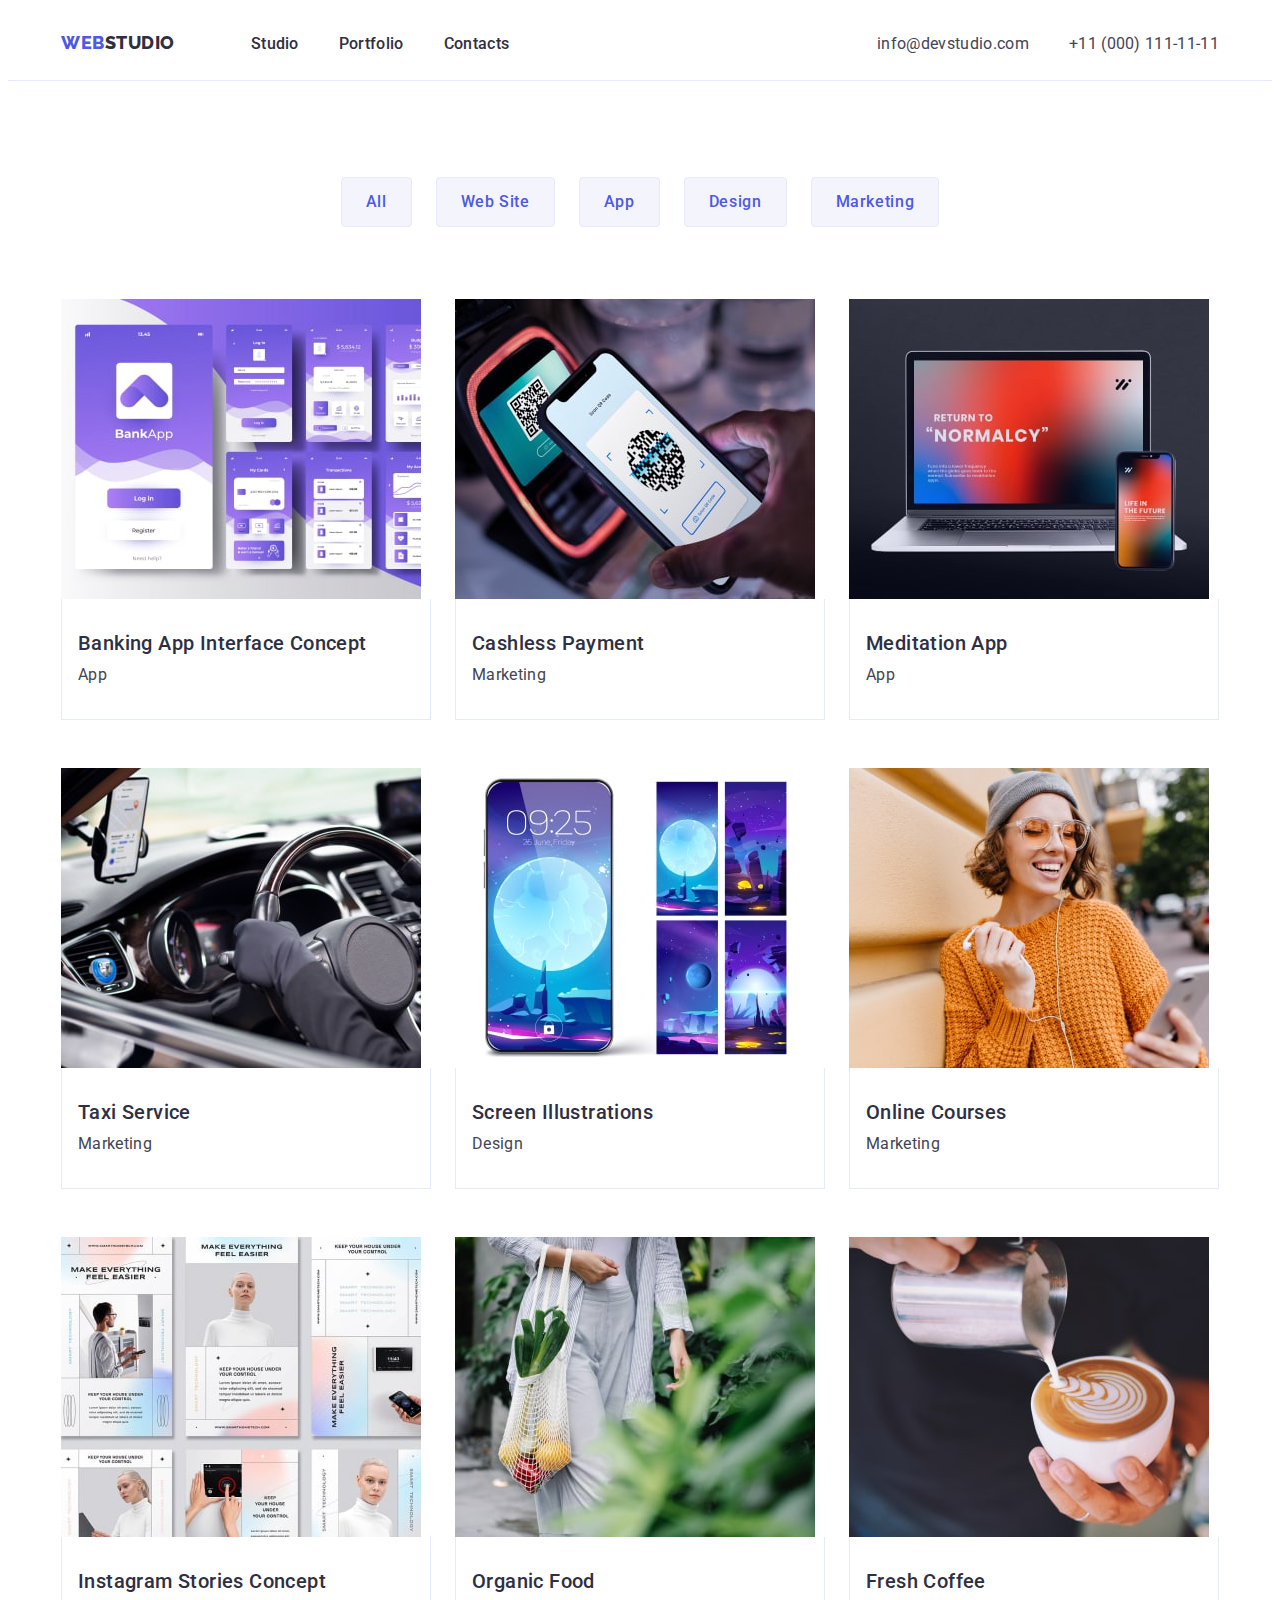
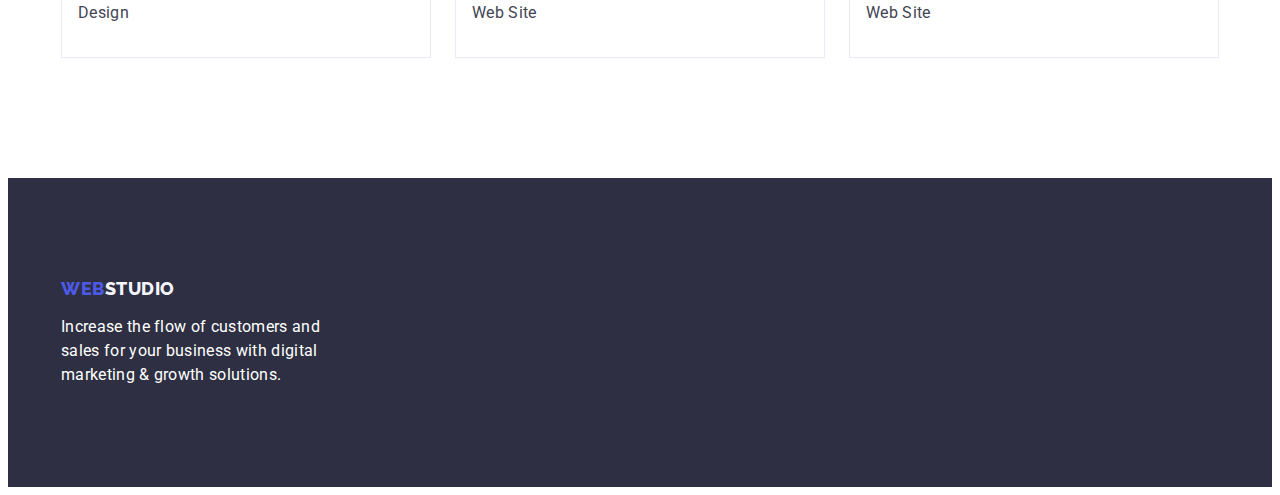
==== portfolio.html @ 94a00189 "Initial commit" ====
<!DOCTYPE html>
<html lang="en">
  <head>
    <meta charset="UTF-8" />
    <meta http-equiv="X-UA-Compatible" content="IE=edge" />
    <meta name="viewport" content="width=device-width, initial-scale=1.0" />
    <title>Портфоліо</title>
    <link rel="preconnect" href="https://fonts.googleapis.com" />
    <link rel="preconnect" href="https://fonts.gstatic.com" crossorigin />
    <link
      href="https://fonts.googleapis.com/css2?family=Raleway:wght@800&family=Roboto:wght@400;500;700;900&display=swap"
      rel="stylesheet"
    />
    <link
      rel="stylesheet"
      href="https://cdnjs.cloudflare.com/ajax/libs/modern-normalize/1.1.0/modern-normalize.min.css"
      integrity="sha512-wpPYUAdjBVSE4KJnH1VR1HeZfpl1ub8YT/NKx4PuQ5NmX2tKuGu6U/JRp5y+Y8XG2tV+wKQpNHVUX03MfMFn9Q=="
      crossorigin="anonymous"
      referrerpolicy="no-referrer"
    />
    <link rel="stylesheet" href="./css/styles.css" />
  </head>
  <body>
    <header class="header">
      <div class="container header-wrap">
        <nav class="header-nav">
          <a class="logo" href="./index.html"
            >Web<span class="header-logo">Studio</span></a
          >
          <ul class="heder-nav-list">
            <li class="heder-nav-item">
              <a class="heder-nav-link" href="./index.html">Studio</a>
            </li>
            <li class="heder-nav-item">
              <a class="heder-nav-link" href="./portfolio.html">Portfolio</a>
            </li>
            <li class="heder-nav-item">
              <a class="heder-nav-link" href="">Contacts</a>
            </li>
          </ul>
        </nav>
        <address class="contacts">
          <ul class="contacts-list">
            <li class="contacts-item">
              <a class="contacts-link" href="mailto:info@devstudio.com"
                >info@devstudio.com</a
              >
            </li>
            <li class="contacts-item">
              <a class="contacts-link" href="tel:+110001111111"
                >+11 (000) 111-11-11</a
              >
            </li>
          </ul>
        </address>
      </div>
    </header>
    <main>
      <section class="gallery">
        <div class="container">
          <h1 class="visually-hidden">Gallery</h1>
          <ul class="gallery-filters-list">
            <li class="gallery-filters-item">
              <button class="gallery-filters-btn" type="button">All</button>
            </li>
            <li class="gallery-filters-item">
              <button class="gallery-filters-btn" type="button">
                Web Site
              </button>
            </li>
            <li class="gallery-filters-item">
              <button class="gallery-filters-btn" type="button">App</button>
            </li>
            <li class="gallery-filters-item">
              <button class="gallery-filters-btn" type="button">Design</button>
            </li>
            <li class="gallery-filters-item">
              <button class="gallery-filters-btn" type="button">
                Marketing
              </button>
            </li>
          </ul>
          <ul class="gallery-list">
            <li class="gallery-item">
              <a class="link" href="">
                <img
                  src="./images/portfolio/portfolio-1.jpg"
                  alt="Banking App"
                  width="360"
                  height="300"
                />
                <div class="gallery-description">
                  <h2 class="gallery-list-title">
                    Banking App Interface Concept
                  </h2>
                  <p class="gallery-list-text">App</p>
                </div>
              </a>
            </li>
            <li class="gallery-item">
              <a class="link" href="">
                <img
                  src="./images/portfolio/portfolio-2.jpg"
                  alt="Cashless Payment"
                  width="360"
                  height="300"
                />
                <div class="gallery-description">
                  <h2 class="gallery-list-title">Cashless Payment</h2>
                  <p class="gallery-list-text">Marketing</p>
                </div>
              </a>
            </li>
            <li class="gallery-item">
              <a class="link" href="">
                <img
                  src="./images/portfolio/portfolio-3.jpg"
                  alt="Meditation App"
                  width="360"
                  height="300"
                />
                <div class="gallery-description">
                  <h2 class="gallery-list-title">Meditation App</h2>
                  <p class="gallery-list-text">App</p>
                </div>
              </a>
            </li>
            <li class="gallery-item">
              <a class="link" href="">
                <img
                  src="./images/portfolio/portfolio-4.jpg"
                  alt="car"
                  width="360"
                  height="300"
                />
                <div class="gallery-description">
                  <h2 class="gallery-list-title">Taxi Service</h2>
                  <p class="gallery-list-text">Marketing</p>
                </div>
              </a>
            </li>
            <li class="gallery-item">
              <a class="link" href="">
                <img
                  src="./images/portfolio/portfolio-5.jpg"
                  alt="Screen Illustrations"
                  width="360"
                  height="300"
                />
                <div class="gallery-description">
                  <h2 class="gallery-list-title">Screen Illustrations</h2>
                  <p class="gallery-list-text">Design</p>
                </div>
              </a>
            </li>
            <li class="gallery-item">
              <a class="link" href="">
                <img
                  src="./images/portfolio/portfolio-6.jpg"
                  alt="girl with phone"
                  width="360"
                  height="300"
                />
                <div class="gallery-description">
                  <h2 class="gallery-list-title">Online Courses</h2>
                  <p class="gallery-list-text">Marketing</p>
                </div>
              </a>
            </li>
            <li class="gallery-item">
              <a class="link" href="">
                <img
                  src="./images/portfolio/portfolio-7.jpg"
                  alt="Instagram Stories "
                  width="360"
                  height="300"
                />
                <div class="gallery-description">
                  <h2 class="gallery-list-title">Instagram Stories Concept</h2>
                  <p class="gallery-list-text">Design</p>
                </div>
              </a>
            </li>
            <li class="gallery-item">
              <a class="link" href="">
                <img
                  src="./images/portfolio/portfolio-8.jpg"
                  alt="Organic Food"
                  width="360"
                  height="300"
                />
                <div class="gallery-description">
                  <h2 class="gallery-list-title">Organic Food</h2>
                  <p class="gallery-list-text">Web Site</p>
                </div>
              </a>
            </li>
            <li class="gallery-item">
              <a class="link" href="">
                <img
                  src="./images/portfolio/portfolio-9.jpg"
                  alt="barista makes cappuccino"
                  width="360"
                  height="300"
                />
                <div class="gallery-description">
                  <h2 class="gallery-list-title">Fresh Coffee</h2>
                  <p class="gallery-list-text">Web Site</p>
                </div>
              </a>
            </li>
          </ul>
        </div>
      </section>
    </main>
    <footer class="footer">
      <div class="container">
        <a class="logo link" href="./index.html"
          >Web<span class="footer-logo">Studio</span></a
        >
        <p class="footer-text">
          Increase the flow of customers and sales for your business with
          digital marketing & growth solutions.
        </p>
      </div>
    </footer>
  </body>
</html>
---- css/styles.css ----
:root {
  --color-logo: #4d5ae5;
  --color-bgd: #2e2f42;
  --color-text: #434455;
  --color-text-accent: #ffffff;
  --color-title: #2e2f42;
  --color-btn-text: #4d5ae5;
  --color-btn-bgd: #f4f4fd;
  --color-btn-bgd-accent: #404bbf;
  --color-btn-text-accent: #ffffff;
  --color-border: #e7e9fc;
  --color-footer-logo: #f4f4fd;
  --gap: 24px;
}
body {
  font-family: "Roboto", sans-serif;
  color: var(--color-text);
  font-style: normal;
}
a {
  text-decoration: none;
}
img {
  display: block;
  max-width: 100%;
  height: auto;
}
ul {
  margin: 0;
  padding: 0;
  list-style: none;
}
p,
h1,
h2,
h3,
h4,
h5,
h6 {
  margin: 0;
}
.visually-hidden {
  position: absolute;
  width: 1px;
  height: 1px;
  margin: -1px;
  border: 0;
  padding: 0;
  white-space: nowrap;
  clip-path: inset(100%);
  clip: rect(0 0 0 0);
  overflow: hidden;
}
.container {
  max-width: 1158px;
  padding-left: 15px;
  padding-right: 15px;
  margin: 0 auto;
}
.section {
  padding-top: 120px;
  padding-bottom: 120px;
}

.header {
  padding: 24px 0;
  border-bottom: 1px solid var(--color-border);
}
.logo {
  font-family: "Raleway", sans-serif;
  font-weight: 800;
  font-size: 18px;
  line-height: 1.17;
  color: var(--color-logo);
  letter-spacing: 0.03em;
  text-transform: uppercase;
}
.header-logo {
  color: var(--color-title);
}
.header-wrap {
  display: flex;
  justify-content: space-between;
}
.header-nav {
  display: flex;
}
.heder-nav-list {
  display: flex;
  gap: 40px;
  margin-left: 76px;
}
.contacts-list {
  display: flex;
  gap: 40px;
}

.heder-nav-link {
  font-weight: 500;
  font-size: 16px;
  line-height: 1.5;
  letter-spacing: 0.02em;
  color: var(--color-title);
  padding: 16px 0px;
}
.heder-nav-link:hover,
.heder-nav-link:focus {
  color: var(--color-btn-bgd-accent);
  text-decoration: underline;
}

.contacts-link {
  font-style: normal;
  font-size: 16px;
  line-height: 1.5;
  letter-spacing: 0.02em;
  color: var(--color-text);
}
.contacts-link:hover,
.contacts-link:focus {
  color: var(--color-btn-bgd-accent);
}

.hero {
  background-color: var(--color-bgd);
  padding-top: 188px;
  padding-bottom: 188px;
}

.hero-title {
  font-weight: 700;
  font-size: 56px;
  line-height: 1.07;
  max-width: 496px;
  text-align: center;
  letter-spacing: 0.02em;
  color: var(--color-text-accent);
  margin: 0 auto 48px;
}
.hero-btn {
  background: var(--color-btn-text);
  border: none;
  border-radius: 4px;
  font-family: "Roboto", sans-serif;
  font-weight: 500;
  font-size: 16px;
  line-height: 1.5;
  letter-spacing: 0.04em;
  color: var(--color-text-accent);
  cursor: pointer;
  display: block;
  margin: 0 auto;
  padding: 16px 32px;
}
.hero-btn:hover,
.hero-btn:focus {
  background-color: var(--color-btn-bgd-accent);
}

.feature-list {
  display: flex;
  gap: var(--gap);
}
.feature-item {
  width: calc((100% - 3 * 24px) / 4);
}
.product {
  padding-top: 0;
}

.product-list {
  display: flex;
  gap: var(--gap);
  margin-top: 74px;
}
.product-item {
  width: calc((100% - 2 * 24px) / 3);
}

.team {
  background: var(--color-btn-bgd);
}
.team-list {
  display: flex;
  gap: var(--gap);
  margin-top: 72px;
}
.teamm-ite {
  width: calc((100% - 3 * 24px) / 4);
}
.card-description {
  padding: 32px 16px;
  border-radius: 0px 0px 4px 4px;
  background-color: var(--color-text-accent);
  text-align: center;
}
.title {
  font-size: 36px;
  line-height: 1.11;
  text-align: center;
  letter-spacing: 0.02em;
  text-transform: capitalize;
  color: var(--color-title);
}
.subtitle {
  font-weight: 500;
  font-size: 20px;
  line-height: 1.2;
  letter-spacing: 0.02em;
  color: var(--color-title);
  margin-bottom: 8px;
}
.text {
  font-size: 16px;
  line-height: 1.5;
  letter-spacing: 0.02em;
}

.gallery {
  padding-top: 96px;
  padding-bottom: 120px;
}
.gallery-filters-list {
  display: flex;
  gap: var(--gap);
  justify-content: center;
  margin-bottom: 72px;
}

.gallery-filters-btn {
  background: var(--color-btn-bgd);
  border: 1px solid var(--color-border);
  border-radius: 4px;
  font-family: "Roboto", sans-serif;
  font-weight: 500;
  font-size: 16px;
  line-height: 1.5;
  letter-spacing: 0.04em;
  color: var(--color-btn-text);
  cursor: pointer;
  padding: 12px 24px;
}
.gallery-filters-btn:hover,
.gallery-filters-btn:focus {
  background: var(--color-btn-bgd-accent);
  color: var(--color-btn-text-accent);
}

.gallery-list {
  display: flex;
  flex-wrap: wrap;
  column-gap: var(--gap);
  row-gap: calc(var(--gap) * 2);
}
.gallery-item {
  width: calc((100% - 24px * 2) / 3);
}
.gallery-description {
  border: 1px solid var(--color-border);
  border-top: none;
  padding: 32px 0 32px 16px;
  background-color: var(--color-text-accent);
}
.gallery-list-title {
  font-weight: 500;
  font-size: 20px;
  line-height: 1.2;
  letter-spacing: 0.02em;
  color: var(--color-title);
  margin-bottom: 8px;
}
.gallery-list-text {
  font-size: 16px;
  line-height: 1.5;
  letter-spacing: 0.02em;
  color: var(--color-text);
}
.footer {
  background-color: var(--color-bgd);
  padding-top: 100px;
  padding-bottom: 100px;
}
.footer-logo {
  color: var(--color-footer-logo);
}
.footer-text {
  font-size: 16px;
  line-height: 1.5;
  letter-spacing: 0.02em;
  color: var(--color-text-accent);
  max-width: 264px;
  margin-top: 16px;
}
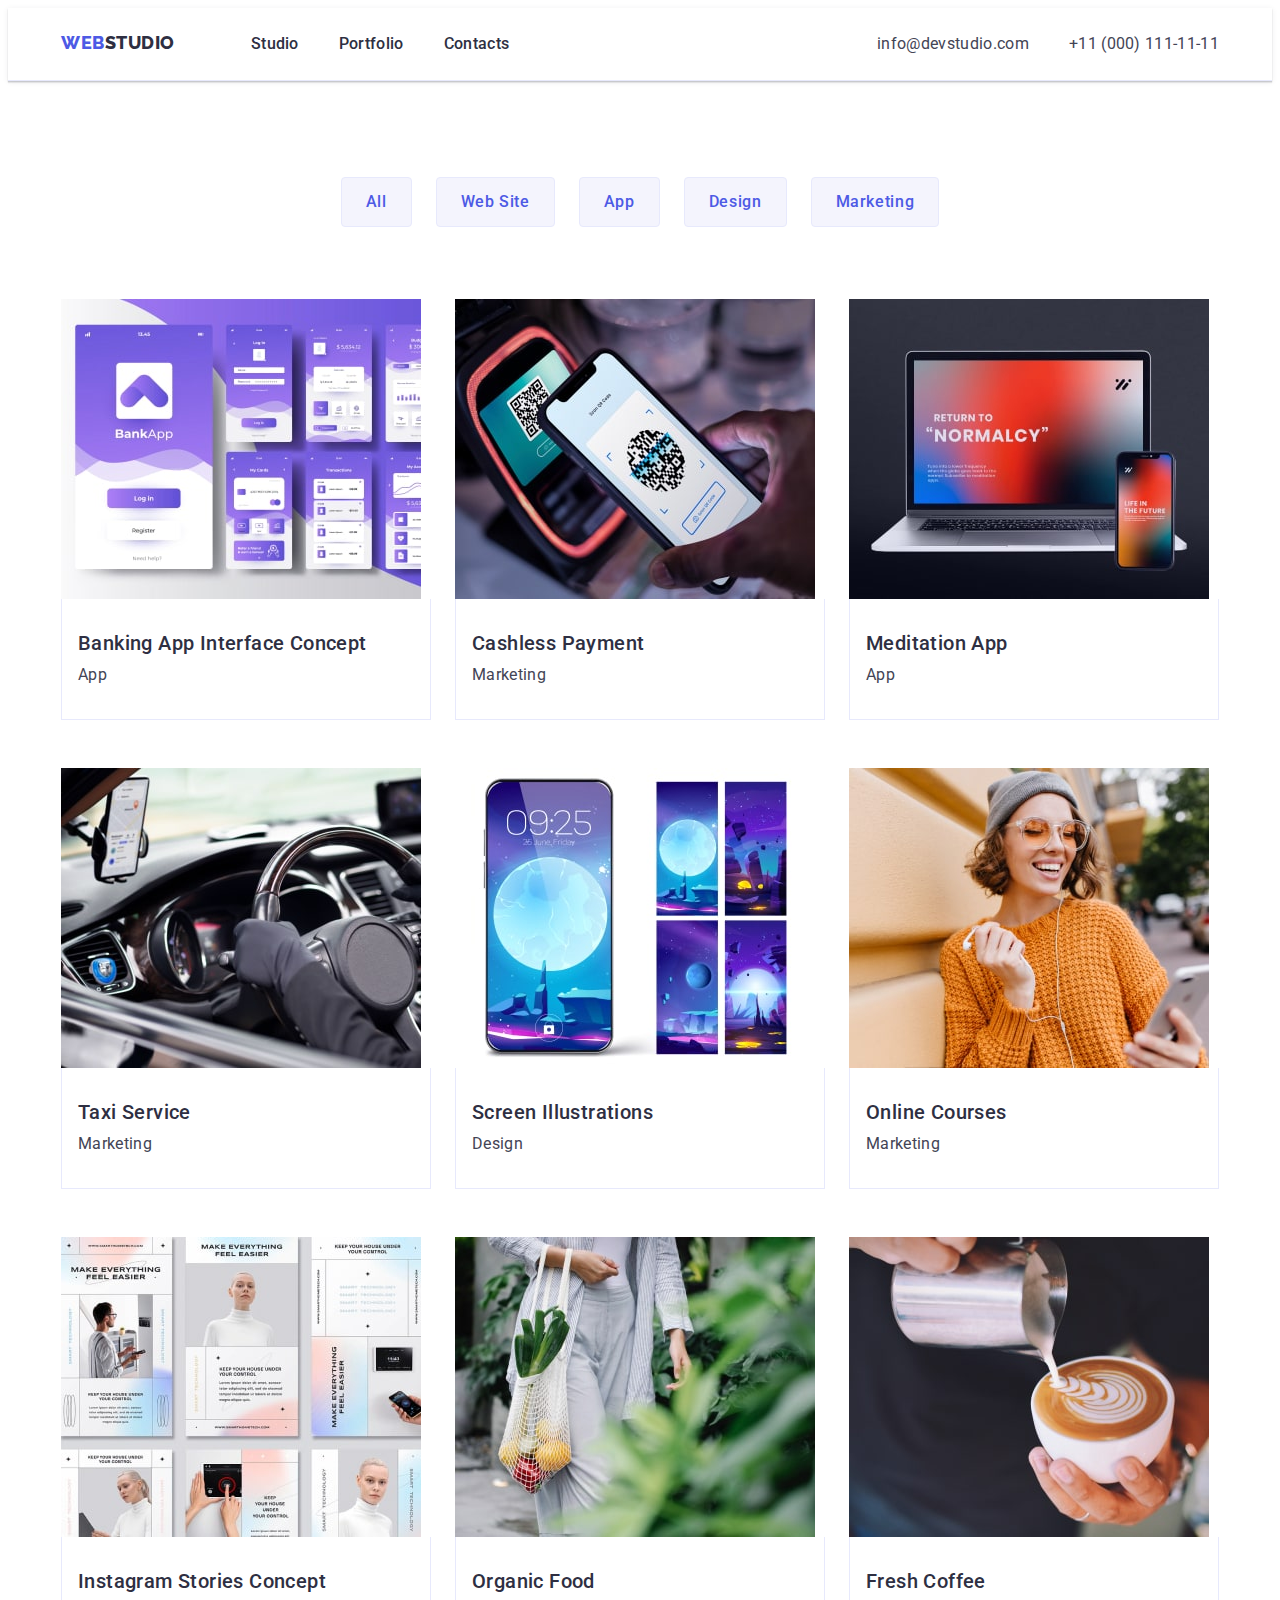
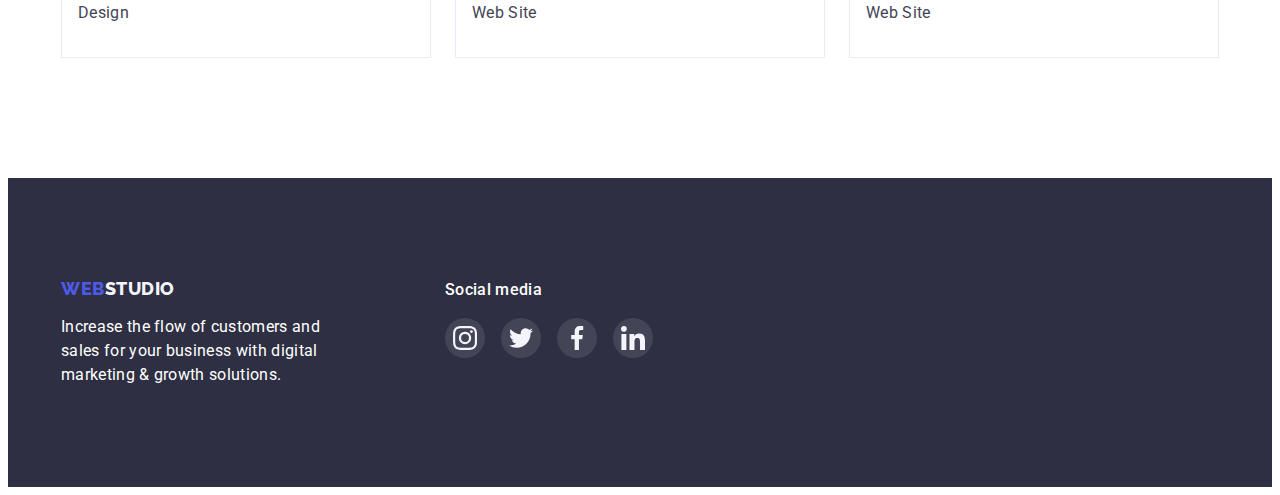
==== commit 32323668: "final" ====
--- a/portfolio.html
+++ b/portfolio.html
@@ -214,14 +214,49 @@
       </section>
     </main>
     <footer class="footer">
-      <div class="container">
-        <a class="logo link" href="./index.html"
-          >Web<span class="footer-logo">Studio</span></a
-        >
-        <p class="footer-text">
-          Increase the flow of customers and sales for your business with
-          digital marketing & growth solutions.
-        </p>
+      <div class="container footer-container">
+        <div class="footer-logo-container">
+          <a class="logo" href="./index.html"
+            >Web<span class="footer-logo">Studio</span></a
+          >
+          <p class="footer-text">
+            Increase the flow of customers and sales for your business with
+            digital marketing & growth solutions.
+          </p>
+        </div>
+        <div class="footer-soc-container">
+          <p class="footer-soc-text">Social media</p>
+          <ul class="footer-soc-list">
+            <li class="footer-soc-item">
+              <a href="" class="footer-soc-link">
+                <svg class="footer-soc-icon">
+                  <use href="./images/icons.svg#icon-instagram"></use>
+                </svg>
+              </a>
+            </li>
+            <li class="footer-soc-item">
+              <a href="" class="footer-soc-link">
+                <svg class="footer-soc-icon">
+                  <use href="./images/icons.svg#icon-twitter"></use>
+                </svg>
+              </a>
+            </li>
+            <li class="footer-soc-item">
+              <a href="" class="footer-soc-link">
+                <svg class="footer-soc-icon">
+                  <use href="./images/icons.svg#icon-facebook"></use>
+                </svg>
+              </a>
+            </li>
+            <li class="footer-soc-item">
+              <a href="" class="footer-soc-link">
+                <svg class="footer-soc-icon">
+                  <use href="./images/icons.svg#icon-linkedin"></use>
+                </svg>
+              </a>
+            </li>
+          </ul>
+        </div>
       </div>
     </footer>
   </body>
--- a/css/styles.css
+++ b/css/styles.css
@@ -2,15 +2,24 @@
   --color-logo: #4d5ae5;
   --color-bgd: #2e2f42;
   --color-text: #434455;
-  --color-text-accent: #ffffff;
+  --color-text-akcent: #ffffff;
   --color-title: #2e2f42;
   --color-btn-text: #4d5ae5;
   --color-btn-bgd: #f4f4fd;
-  --color-btn-bgd-accent: #404bbf;
-  --color-btn-text-accent: #ffffff;
+  --color-btn-bgd-akcent: #404bbf;
+  --color-btn-text-akcent: #ffffff;
   --color-border: #e7e9fc;
   --color-footer-logo: #f4f4fd;
+  --color-customers-icon: #8e8f99;
+  --color-soc-linc-akcent: #31d0aa;
+  --bgd-gradient: linear-gradient(rgba(46, 47, 66, 0.7), rgba(46, 47, 66, 0.7));
   --gap: 24px;
+  --btn-shadow: 0px 3px 1px rgba(0, 0, 0, 0.1), 0px 2px 1px rgba(0, 0, 0, 0.08),
+    0px 2px 2px rgba(0, 0, 0, 0.12);
+  --shadow: 0px 1px 6px rgba(46, 47, 66, 0.08),
+    0px 1px 1px rgba(46, 47, 66, 0.16), 0px 2px 1px rgba(46, 47, 66, 0.08);
+  --header-shadow: 0px 2px 1px rgba(46, 47, 66, 0.08),
+    0px 1px 1px rgba(46, 47, 66, 0.16), 0px 1px 6px rgba(46, 47, 66, 0.08);
 }
 body {
   font-family: "Roboto", sans-serif;
@@ -65,6 +74,7 @@
 .header {
   padding: 24px 0;
   border-bottom: 1px solid var(--color-border);
+  box-shadow: var(--header-shadow);
 }
 .logo {
   font-family: "Raleway", sans-serif;
@@ -105,7 +115,7 @@
 }
 .heder-nav-link:hover,
 .heder-nav-link:focus {
-  color: var(--color-btn-bgd-accent);
+  color: var(--color-btn-bgd-akcent);
   text-decoration: underline;
 }
 
@@ -118,11 +128,17 @@
 }
 .contacts-link:hover,
 .contacts-link:focus {
-  color: var(--color-btn-bgd-accent);
+  color: var(--color-btn-bgd-akcent);
 }
 
 .hero {
   background-color: var(--color-bgd);
+  max-width: 1440px;
+  margin: 0 auto;
+  background-image: var(--bgd-gradient), url(../images/main-page/hero-bgd.jpg);
+  background-repeat: no-repeat;
+  background-position: center;
+  background-size: cover;
   padding-top: 188px;
   padding-bottom: 188px;
 }
@@ -134,7 +150,7 @@
   max-width: 496px;
   text-align: center;
   letter-spacing: 0.02em;
-  color: var(--color-text-accent);
+  color: var(--color-text-akcent);
   margin: 0 auto 48px;
 }
 .hero-btn {
@@ -154,7 +170,7 @@
 }
 .hero-btn:hover,
 .hero-btn:focus {
-  background-color: var(--color-btn-bgd-accent);
+  background-color: var(--color-btn-bgd-akcent);
 }
 
 .feature-list {
@@ -164,6 +180,16 @@
 .feature-item {
   width: calc((100% - 3 * 24px) / 4);
 }
+.feature-icon-box {
+  padding: 24px 100px;
+  margin-bottom: 8px;
+  background-color: var(--color-btn-bgd);
+  border-radius: 4px;
+}
+.feature-icon {
+  width: 64px;
+  height: 64px;
+}
 .product {
   padding-top: 0;
 }
@@ -185,15 +211,70 @@
   gap: var(--gap);
   margin-top: 72px;
 }
-.teamm-ite {
+.team-item {
   width: calc((100% - 3 * 24px) / 4);
+  box-shadow: var(--shadow);
 }
 .card-description {
   padding: 32px 16px;
   border-radius: 0px 0px 4px 4px;
-  background-color: var(--color-text-accent);
+  background-color: var(--color-text-akcent);
   text-align: center;
 }
+.team-soc-list {
+  display: flex;
+  gap: var(--gap);
+  margin-top: 8px;
+}
+.team-soc-link {
+  background: var(--color-btn-text);
+  border-radius: 50%;
+  width: 40px;
+  height: 40px;
+  display: flex;
+  justify-content: center;
+  align-items: center;
+}
+.team-soc-link:hover,
+.team-soc-link:focus {
+  background: var(--color-btn-bgd-akcent);
+}
+.team-soc-icon {
+  fill: var(--color-footer-logo);
+  width: 16px;
+  height: 16px;
+}
+.customers-list {
+  display: flex;
+  margin-top: 72px;
+  gap: var(--gap);
+}
+.customers-item {
+  width: calc((100%-24px * 5) / 6);
+}
+.customers-link {
+  border: 1px solid var(--color-customers-icon);
+  border-radius: 4px;
+  padding: 16px 32px;
+  display: flex;
+  justify-content: center;
+  align-items: center;
+}
+
+.customers-icon {
+  fill: var(--color-customers-icon);
+  width: 104px;
+  height: 56px;
+}
+.customers-link:hover,
+.customers-link:focus {
+  border: 1px solid var(--color-btn-bgd-akcent);
+}
+.customers-icon:hover,
+.customers-icon:focus {
+  fill: var(--color-btn-bgd-akcent);
+}
+
 .title {
   font-size: 36px;
   line-height: 1.11;
@@ -242,8 +323,9 @@
 }
 .gallery-filters-btn:hover,
 .gallery-filters-btn:focus {
-  background: var(--color-btn-bgd-accent);
-  color: var(--color-btn-text-accent);
+  background: var(--color-btn-bgd-akcent);
+  color: var(--color-btn-text-akcent);
+  box-shadow: var(--btn-shadow);
 }
 
 .gallery-list {
@@ -255,11 +337,16 @@
 .gallery-item {
   width: calc((100% - 24px * 2) / 3);
 }
+.gallery-item:hover,
+.gallery-item:focus {
+  box-shadow: var(--shadow);
+}
+
 .gallery-description {
   border: 1px solid var(--color-border);
   border-top: none;
   padding: 32px 0 32px 16px;
-  background-color: var(--color-text-accent);
+  background-color: var(--color-text-akcent);
 }
 .gallery-list-title {
   font-weight: 500;
@@ -280,14 +367,55 @@
   padding-top: 100px;
   padding-bottom: 100px;
 }
+.footer-container {
+  display: flex;
+}
+
 .footer-logo {
   color: var(--color-footer-logo);
 }
+
 .footer-text {
   font-size: 16px;
   line-height: 1.5;
   letter-spacing: 0.02em;
-  color: var(--color-text-accent);
+  color: var(--color-text-akcent);
   max-width: 264px;
   margin-top: 16px;
 }
+.footer-soc-container {
+  max-width: 208px;
+  margin-left: 120px;
+}
+.footer-soc-text {
+  font-weight: 500;
+  font-size: 16px;
+  line-height: 1.5;
+  letter-spacing: 0.02em;
+  color: var(--color-text-akcent);
+}
+.footer-soc-list {
+  display: flex;
+  gap: 16px;
+  margin-top: 16px;
+}
+
+.footer-soc-link {
+  background: rgba(255, 255, 255, 0.1);
+  border-radius: 50%;
+  width: 40px;
+  height: 40px;
+  display: flex;
+  justify-content: center;
+  align-items: center;
+}
+
+.footer-soc-icon {
+  fill: var(--color-footer-logo);
+  width: 24px;
+  height: 24px;
+}
+.footer-soc-link:hover,
+.footer-soc-link:focus {
+  background: var(--color-soc-linc-akcent);
+}
